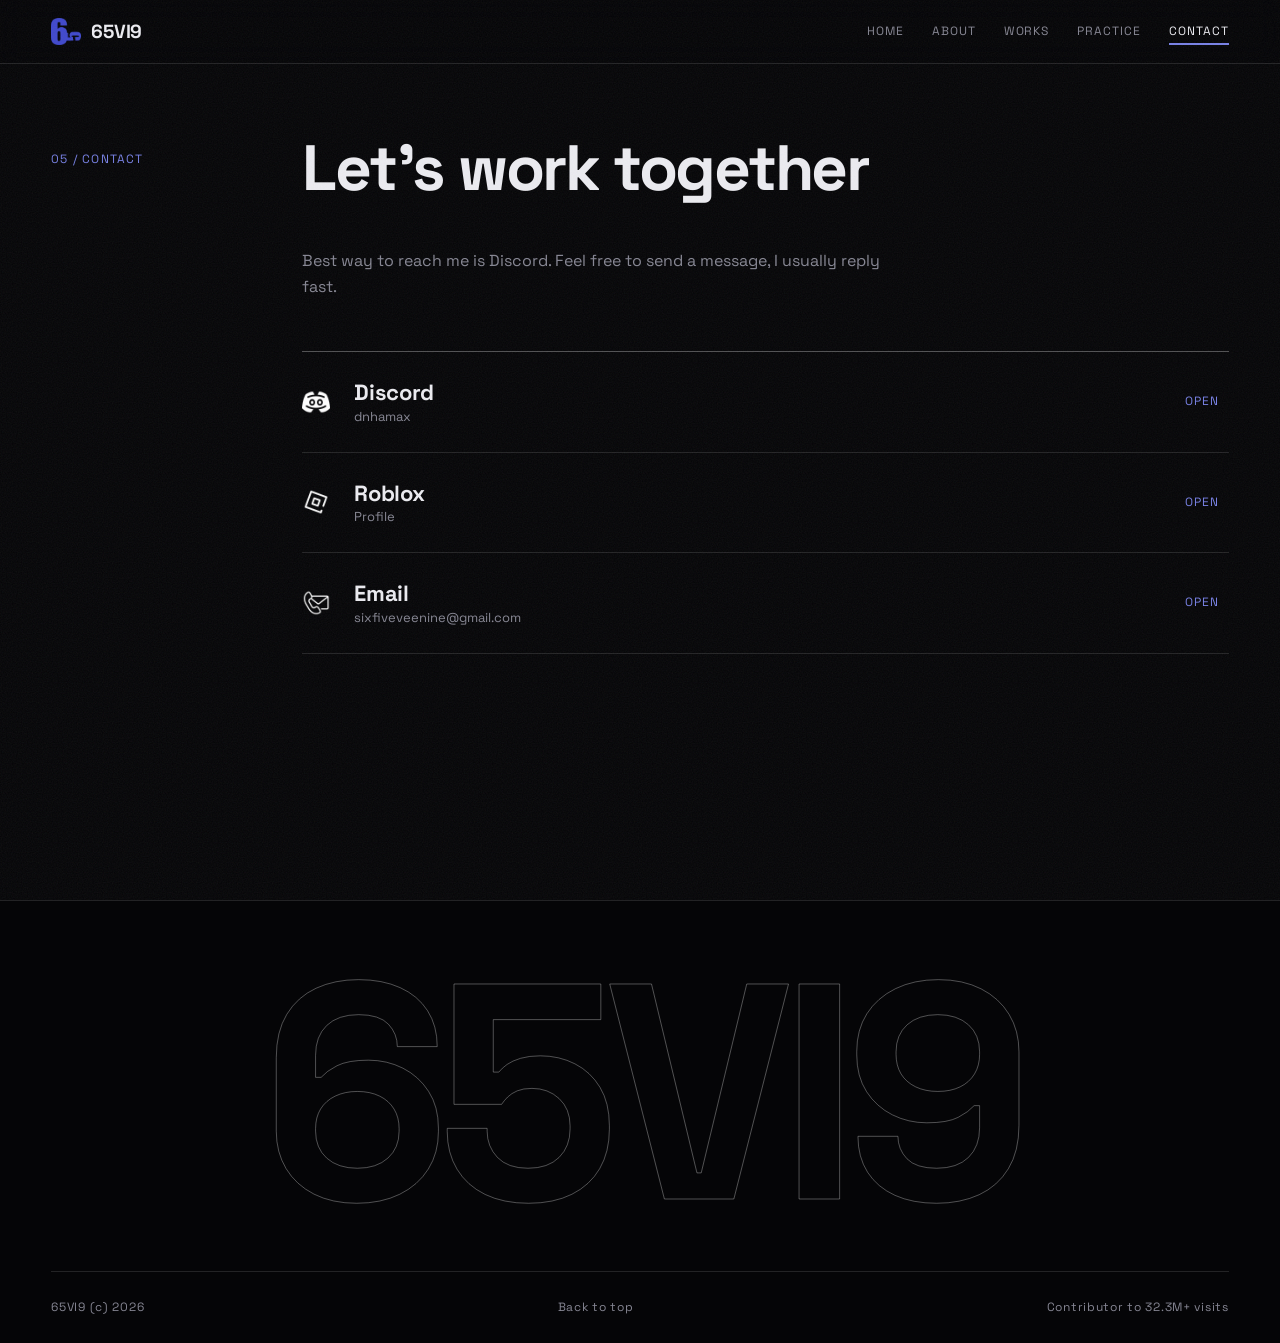
==== contact.html @ d022b040 "Add files via upload" ====
<!DOCTYPE html>
<html lang="en">
<head>
<meta charset="UTF-8">
<meta name="viewport" content="width=device-width, initial-scale=1.0">
<meta name="theme-color" content="#050507">
<link rel="icon" href="Logo.png">
<link rel="preconnect" href="https://fonts.googleapis.com">
<link rel="preconnect" href="https://fonts.gstatic.com" crossorigin>
<link rel="stylesheet" href="https://fonts.googleapis.com/css2?family=Space+Grotesk:wght@400;500;600;700&display=swap">
<link rel="stylesheet" href="style.css">
<title>Contact | 65VI9</title>
</head>
<body data-page="contact" id="top">
<main>
<section class="sec first">
<div class="secgrid">
<div class="seclabel">05 / Contact</div>
<div>
<h1 class="sectitle split">Let's work together</h1>
<p class="intro reveal">Best way to reach me is Discord. Feel free to send a message, I usually reply fast.</p>
<div class="clinks" id="clinks"></div>
</div>
</div>
</section>
</main>
<script src="config.js"></script>
<script src="site.js"></script>
<script src="fx.js"></script>
</body>
</html>
---- style.css ----
:root{--bg:#050507;--bg2:#0b0b10;--line:rgba(255,255,255,.12);--line2:rgba(255,255,255,.3);--text:#ececf1;--muted:#868693;--accent:#2a34b0;--accent-soft:#7780e6;--font:'Space Grotesk',Arial,sans-serif;--pad:4vw;--rail:200px;--ease:cubic-bezier(.16,1,.3,1)}
*{margin:0;padding:0;box-sizing:border-box}
html{scroll-padding-top:70px}
body{background:var(--bg);color:var(--text);font:400 16px/1.6 var(--font);-webkit-font-smoothing:antialiased;overflow-x:hidden}
body::after{content:'';position:fixed;inset:0;z-index:90;pointer-events:none;opacity:.07;background-image:url("data:image/svg+xml;utf8,<svg xmlns='http://www.w3.org/2000/svg' width='160' height='160'><filter id='n'><feTurbulence type='fractalNoise' baseFrequency='.8' numOctaves='2' stitchTiles='stitch'/></filter><rect width='100%' height='100%' filter='url(%23n)'/></svg>")}
::selection{background:var(--accent);color:#fff}
a{color:inherit;text-decoration:none}
:focus-visible{outline:2px solid var(--accent-soft);outline-offset:3px}
.mag{display:inline-block;transition:transform .45s var(--ease)}
.progress{position:fixed;top:0;left:0;right:0;height:2px;z-index:60;background:var(--accent-soft);transform:scaleX(0);transform-origin:left}
.top{position:sticky;top:0;z-index:50;height:64px;display:flex;justify-content:space-between;align-items:center;padding:0 var(--pad);background:rgba(5,5,7,.78);-webkit-backdrop-filter:blur(14px);backdrop-filter:blur(14px);border-bottom:1px solid var(--line)}
.mark{display:flex;align-items:center;gap:10px;font-weight:700;font-size:19px;letter-spacing:-.01em;line-height:1}
.mark img{width:30px;height:auto;display:block}
.nav{display:flex;gap:28px}
.nav a{position:relative;display:inline-block;font-size:12px;text-transform:uppercase;letter-spacing:.08em;padding:6px 0;color:var(--muted);transition:color .25s}
.rl{display:block;overflow:hidden;height:1.3em;line-height:1.3}
.rl i{display:block;font-style:normal;transition:transform .5s var(--ease)}
.rl i+i{color:var(--text)}
.nav a:hover .rl i{transform:translateY(-100%)}
.nav a::after{content:'';position:absolute;left:0;right:0;bottom:0;height:2px;background:var(--accent-soft);transform:scaleX(0);transform-origin:left;transition:transform .4s var(--ease)}
.nav a:hover,.nav a.on{color:var(--text)}
.nav a:hover::after,.nav a.on::after{transform:scaleX(1)}
.hero{position:relative;min-height:calc(100vh - 64px);display:flex;flex-direction:column;padding:44px var(--pad) 0;overflow:hidden}
.hero::before{content:'';position:absolute;inset:0;pointer-events:none;background-image:linear-gradient(rgba(255,255,255,.03) 1px,transparent 1px),linear-gradient(90deg,rgba(255,255,255,.03) 1px,transparent 1px);background-size:72px 72px;-webkit-mask-image:linear-gradient(180deg,#000,transparent 80%);mask-image:linear-gradient(180deg,#000,transparent 80%)}
.glow{position:absolute;inset:0;pointer-events:none;background:radial-gradient(620px circle at var(--gx,62%) var(--gy,32%),rgba(42,52,176,.3),transparent 62%)}
.hero>*:not(.glow){position:relative}
.herotop{display:flex;justify-content:space-between;gap:24px;flex-wrap:wrap;padding-bottom:16px;border-bottom:1px solid var(--line);font-size:12px;letter-spacing:.08em;text-transform:uppercase;color:var(--muted)}
.herotitlewrap{padding-top:5vh;will-change:transform}
.herotitle{display:inline-block;font-weight:700;font-size:clamp(80px,25vw,430px);line-height:.84;letter-spacing:-.045em;white-space:nowrap;margin-left:-.04em}
.ch{display:inline-block;overflow:hidden;vertical-align:top;padding:0 .05em .06em;margin:0 -.05em}
.ch>span{display:inline-block;transform:translateY(112%);transition:transform 1.1s var(--ease) calc(var(--i)*80ms)}
.ready .ch>span{transform:none}
.herobottom{display:grid;grid-template-columns:1fr 1.15fr;gap:var(--pad);margin-top:auto;padding-top:44px;border-top:1px solid var(--line)}
.herosub{padding-top:28px;font-size:clamp(22px,2.4vw,34px);font-weight:500;line-height:1.25;letter-spacing:-.02em;max-width:560px}
.herointro{margin-top:14px;max-width:520px;color:var(--muted);font-size:15px}
.heroactions{display:flex;gap:12px;margin:28px 0 44px;flex-wrap:wrap}
.btn{display:inline-block;font-size:12px;text-transform:uppercase;letter-spacing:.08em;padding:14px 22px;border:1px solid var(--line2);transition:background .25s,color .25s,border-color .25s,transform .45s var(--ease)}
.btn.solid{background:#fff;color:#050507;border-color:#fff}
.btn.solid:hover{background:transparent;color:#fff}
.btn.line:hover{background:#fff;color:#050507;border-color:#fff}
.stats{display:grid;grid-template-columns:1.6fr 1fr 1fr}
.stat{display:flex;flex-direction:column;justify-content:space-between;gap:10px;padding:28px 0 44px 24px;border-left:1px solid var(--line)}
.stat small{font-size:11px;letter-spacing:.1em;text-transform:uppercase;color:var(--muted);line-height:1.3}
.stat b{font-weight:700;font-size:clamp(28px,3.6vw,56px);line-height:1;letter-spacing:-.035em;white-space:nowrap}
.sec{padding:100px var(--pad);border-top:1px solid var(--line)}
.sec.first{padding-top:72px;border-top:none;min-height:calc(100vh - 64px)}
.secgrid{display:grid;grid-template-columns:var(--rail) 1fr;gap:var(--pad)}
.seclabel{font-size:12px;text-transform:uppercase;letter-spacing:.1em;color:var(--accent-soft);padding-top:14px}
.sectitle{font-weight:700;font-size:clamp(34px,5vw,74px);line-height:1;letter-spacing:-.035em;margin-bottom:48px}
.w{display:inline-block;overflow:hidden;vertical-align:top;padding-bottom:.12em;margin-bottom:-.12em}
.w>span{display:inline-block;transform:translateY(110%);transition:transform .95s var(--ease) calc(var(--i)*70ms)}
.split.in .w>span{transform:none}
.js .reveal{opacity:0;transform:translateY(26px);transition:opacity .9s var(--ease) var(--d,0ms),transform .9s var(--ease) var(--d,0ms)}
.js .reveal.in{opacity:1;transform:none}
.lead{font-size:clamp(22px,2.5vw,34px);line-height:1.38;font-weight:500;letter-spacing:-.015em;max-width:880px;color:#cfcfd8}
.lead b{font-weight:700;color:#fff;background:linear-gradient(var(--accent),var(--accent)) 0 94%/0 .16em no-repeat;transition:background-size 1.1s var(--ease) .4s}
.lead.in b{background-size:100% .16em}
.intro{margin-top:24px;max-width:600px;color:var(--muted)}
.lead+.btn{margin-top:36px}
.idxlist{border-top:1px solid var(--line2)}
.idx{display:grid;grid-template-columns:60px 1fr auto 60px;align-items:center;gap:20px;padding:30px 0;border-bottom:1px solid var(--line);transition:padding-left .45s var(--ease),opacity .3s}
.idxlist:hover .idx:not(:hover){opacity:.3}
.idx:hover{padding-left:18px}
.idxnum{font-size:12px;letter-spacing:.06em;color:var(--accent-soft)}
.idxname{font-size:clamp(24px,4vw,56px);font-weight:700;letter-spacing:-.035em;line-height:1.05}
.idxtag,.idxgo{font-size:12px;text-transform:uppercase;letter-spacing:.08em;color:var(--muted)}
.idxgo{text-align:right}
.peek{position:fixed;left:0;top:0;width:320px;aspect-ratio:1088/614;z-index:40;pointer-events:none;opacity:0;object-fit:cover;background:#000;border:1px solid var(--line2);transition:opacity .3s}
.peek.on{opacity:1}
.biglink{position:relative;display:block;width:fit-content;font-size:clamp(44px,10vw,170px);font-weight:700;letter-spacing:-.05em;line-height:.95;color:transparent;-webkit-text-stroke:1px var(--line2);padding:0 .04em .08em}
.biglink::before{content:attr(data-text);position:absolute;left:.04em;top:0;white-space:nowrap;color:var(--text);-webkit-text-stroke:0;clip-path:inset(0 100% 0 0);transition:clip-path .8s var(--ease)}
.biglink:hover::before{clip-path:inset(0)}
.work{display:flex;flex-direction:column;gap:90px;margin-top:56px}
.piecehead{display:flex;justify-content:space-between;align-items:baseline;gap:20px;padding-bottom:12px;margin-bottom:18px;border-bottom:1px solid var(--line2)}
.piecename{display:flex;align-items:baseline;gap:16px;font-weight:700;font-size:clamp(20px,2.2vw,30px);letter-spacing:-.02em;line-height:1.15}
.piecenum{font-weight:400;font-size:12px;color:var(--accent-soft);letter-spacing:.06em}
.piecemeta{font-size:12px;color:var(--muted);text-transform:uppercase;letter-spacing:.08em;white-space:nowrap}
.js .piecemedia{clip-path:inset(0 0 100% 0);transition:clip-path 1.3s var(--ease) .1s}
.js .piece.in .piecemedia{clip-path:inset(0)}
.piecevideo{display:block;width:100%;aspect-ratio:1088/614;background:#000;border:1px solid var(--line)}
.piecedesc{margin-top:16px;max-width:660px;color:var(--muted)}
.skillhead{display:flex;justify-content:space-between;align-items:flex-start}
.skillhead img{width:34px;height:34px;object-fit:contain;filter:brightness(0) invert(1);opacity:.85;transition:transform .5s var(--ease)}
.skill:hover .skillhead img{transform:rotate(-8deg) scale(1.15)}
.skills{display:grid;grid-template-columns:repeat(2,1fr);border-top:2px solid var(--line2)}
.skill{padding:26px 28px 28px;transition:background .3s}
.skill{border-bottom:1px solid var(--line)}
.skill:nth-child(even){border-left:1px solid var(--line)}
.skillnum{font-size:12px;color:var(--accent-soft);letter-spacing:.06em}
.skilltitle{font-weight:700;font-size:26px;letter-spacing:-.025em;margin:34px 0 10px;line-height:1.1}
.skilldesc{color:var(--muted);font-size:15px}
.spot{position:relative;overflow:hidden}
.spot::before{content:'';position:absolute;inset:0;pointer-events:none;opacity:0;transition:opacity .4s;background:radial-gradient(380px circle at var(--mx,50%) var(--my,50%),rgba(42,52,176,.3),transparent 70%)}
.spot:hover::before{opacity:1}
.spot>*{position:relative}
.clinks{margin-top:52px;border-top:1px solid var(--line2)}
.clink{display:grid;grid-template-columns:30px 1fr auto;align-items:center;gap:22px;padding:26px 0;border-bottom:1px solid var(--line);transition:padding-left .35s var(--ease)}
.clink:hover{padding-left:16px}
.clink img{width:28px;height:28px;object-fit:contain;filter:brightness(0) invert(1)}
.clinkname{display:flex;flex-direction:column;line-height:1.3}
.clinkname b{font-weight:700;font-size:22px;letter-spacing:-.015em}
.clinkname small{font-size:13px;color:var(--muted);margin-top:2px}
.clinkgo{font-size:12px;text-transform:uppercase;letter-spacing:.08em;color:var(--accent-soft);padding-right:10px}
.foot{padding:70px var(--pad) 26px;border-top:1px solid var(--line);overflow:hidden}
.footrow{display:flex;justify-content:space-between;align-items:center;gap:20px;flex-wrap:wrap;padding-top:26px;border-top:1px solid var(--line);font-size:12px;letter-spacing:.06em;color:var(--muted)}
.foot a:hover{color:var(--text)}
.curtain{position:fixed;inset:0;z-index:100;background:#030305;display:flex;align-items:flex-end;justify-content:space-between;padding:4vw;pointer-events:none}
.curtainname{font-size:12px;letter-spacing:.14em;text-transform:uppercase;color:var(--muted)}
.curtaincount{font-size:clamp(60px,14vw,200px);font-weight:700;letter-spacing:-.05em;line-height:.8}
.ring{position:fixed;left:0;top:0;width:38px;height:38px;margin:-19px 0 0 -19px;border:1px solid rgba(255,255,255,.7);border-radius:50%;z-index:95;pointer-events:none;mix-blend-mode:difference;opacity:0;transition:width .35s var(--ease),height .35s var(--ease),margin .35s var(--ease),background .3s,opacity .3s}
.ring.on{opacity:1}
.ring.big{width:76px;height:76px;margin:-38px 0 0 -38px;background:#fff}
.ring.hide{opacity:0}
.hero .orb{position:absolute;border-radius:50%;filter:blur(90px);pointer-events:none;opacity:.55}
.orb.o1{width:34vw;height:34vw;left:-8vw;top:10%;background:#1a2290;animation:float1 16s ease-in-out infinite alternate}
.orb.o2{width:26vw;height:26vw;right:-6vw;bottom:8%;background:#2a1a78;animation:float2 19s ease-in-out infinite alternate}
@keyframes float1{to{transform:translate(9vw,8vh) scale(1.15)}}
@keyframes float2{to{transform:translate(-8vw,-9vh) scale(1.2)}}
.live{display:inline-block;width:7px;height:7px;margin-right:10px;border-radius:50%;background:var(--accent-soft);box-shadow:0 0 0 0 rgba(119,128,230,.6);animation:pulse 2s infinite}
@keyframes pulse{70%{box-shadow:0 0 0 9px rgba(119,128,230,0)}100%{box-shadow:0 0 0 0 rgba(119,128,230,0)}}
.ribbon{overflow:hidden;white-space:nowrap;border-top:1px solid var(--line);background:var(--bg2)}
.ribbon+.ribbon{border-bottom:1px solid var(--line);background:var(--bg)}
.rtrack{display:inline-flex;align-items:center;will-change:transform}
.ritem{display:flex;align-items:center;gap:22px;padding:34px 0}
.ritem img{width:44px;height:44px;object-fit:contain;filter:brightness(0) invert(1)}
.ritem b{display:block;font-size:clamp(30px,4.2vw,60px);font-weight:700;letter-spacing:-.035em;line-height:1}
.ritem small{display:block;margin-top:8px;font-size:13px;letter-spacing:.06em;text-transform:uppercase;color:var(--muted)}
.rdot{display:block;width:10px;height:10px;margin:0 56px;border:1px solid var(--accent-soft);transform:rotate(45deg);flex:none}
.rword{padding:14px 34px;font-size:clamp(50px,9vw,140px);font-weight:700;letter-spacing:-.045em;line-height:1;color:transparent;-webkit-text-stroke:1px var(--line2)}
.motto{padding:18vh var(--pad);border-bottom:1px solid var(--line)}
.mottotext{max-width:1200px;margin:0 auto;font-size:clamp(38px,7.4vw,118px);font-weight:700;line-height:1.02;letter-spacing:-.045em;text-align:center}
.mw{opacity:.16}
.ctawrap{position:relative;display:flex;align-items:center;justify-content:space-between;gap:var(--pad)}
.badge{position:relative;flex:none;width:clamp(120px,15vw,210px);aspect-ratio:1;will-change:transform}
.badge svg{position:absolute;inset:0;width:100%;height:100%;overflow:visible}
.badge text{fill:var(--muted);font-size:11.5px;font-weight:600;letter-spacing:.1em}
.badge img{position:absolute;left:50%;top:50%;width:34%;height:auto;transform:translate(-50%,-50%) rotate(0deg)}
.chips{display:flex;gap:10px;flex-wrap:wrap;margin-top:36px}
.chip{font:inherit;font-size:12px;text-transform:uppercase;letter-spacing:.08em;padding:10px 18px;color:var(--muted);background:transparent;border:1px solid var(--line2);cursor:pointer;transition:background .25s,color .25s,border-color .25s,transform .45s var(--ease)}
.chip:hover{color:var(--text);border-color:var(--text)}
.chip.on{background:#fff;border-color:#fff;color:#050507}
.chips+.work{margin-top:48px}
.footbig{position:relative;width:fit-content;max-width:100%;margin:0 auto 54px;font-size:clamp(90px,24vw,420px);font-weight:700;line-height:.8;letter-spacing:-.05em;color:transparent;-webkit-text-stroke:1px var(--line2);white-space:nowrap;cursor:default}
.footbig::before{content:attr(data-text);position:absolute;inset:0;color:var(--text);-webkit-text-stroke:0;-webkit-mask-image:radial-gradient(260px circle at var(--mx,-300px) var(--my,-300px),#000,transparent 70%);mask-image:radial-gradient(260px circle at var(--mx,-300px) var(--my,-300px),#000,transparent 70%)}
.js .reveal.in.tilt{transition:opacity .9s var(--ease),transform .3s var(--ease)}
.curtainbar{position:absolute;left:4vw;right:4vw;bottom:calc(4vw + clamp(60px,14vw,200px) + 18px);height:1px;background:var(--accent-soft);transform:scaleX(0);transform-origin:left}
.ring span{position:absolute;inset:0;display:flex;align-items:center;justify-content:center;font-size:12px;font-weight:600;letter-spacing:.1em;text-transform:uppercase}
.ring.label{width:92px;height:92px;margin:-46px 0 0 -46px;background:#fff;border-color:#fff;mix-blend-mode:normal;color:#050507}
@media(hover:none),(pointer:coarse){.ring,.peek{display:none}}
@media(max-width:860px){
:root{--rail:110px}
.secgrid{grid-template-columns:1fr;gap:10px}
.seclabel{padding-top:0}
.sec{padding:72px var(--pad)}
.sec.first{padding-top:48px}
.herobottom{grid-template-columns:1fr;gap:0}
.stats{border-top:1px solid var(--line)}
.stat:first-child{border-left:none;padding-left:0}
.skills{grid-template-columns:1fr}
.skill:nth-child(even){border-left:none}
.badge{display:none}
.ritem{padding:26px 0}
.rdot{margin:0 34px}
.nav{gap:16px}
.idx{grid-template-columns:36px 1fr;gap:12px}
.idxtag,.idxgo{display:none}
}
@media(max-width:520px){
.mark b{display:none}
.nav{gap:13px}
.nav a{font-size:11px}
.stat{padding:22px 0 34px 14px}
.stat small{font-size:10px}
.piecehead{flex-direction:column;gap:6px}
.clink{gap:16px}
.clinkgo{display:none}
.clinkname b{font-size:19px}
}
@media(prefers-reduced-motion:reduce){
*{animation:none!important;transition:none!important}
.js .reveal,.js .piecemedia{opacity:1;transform:none;clip-path:none}
.ch>span,.w>span{transform:none}
.mw{opacity:1!important}
}
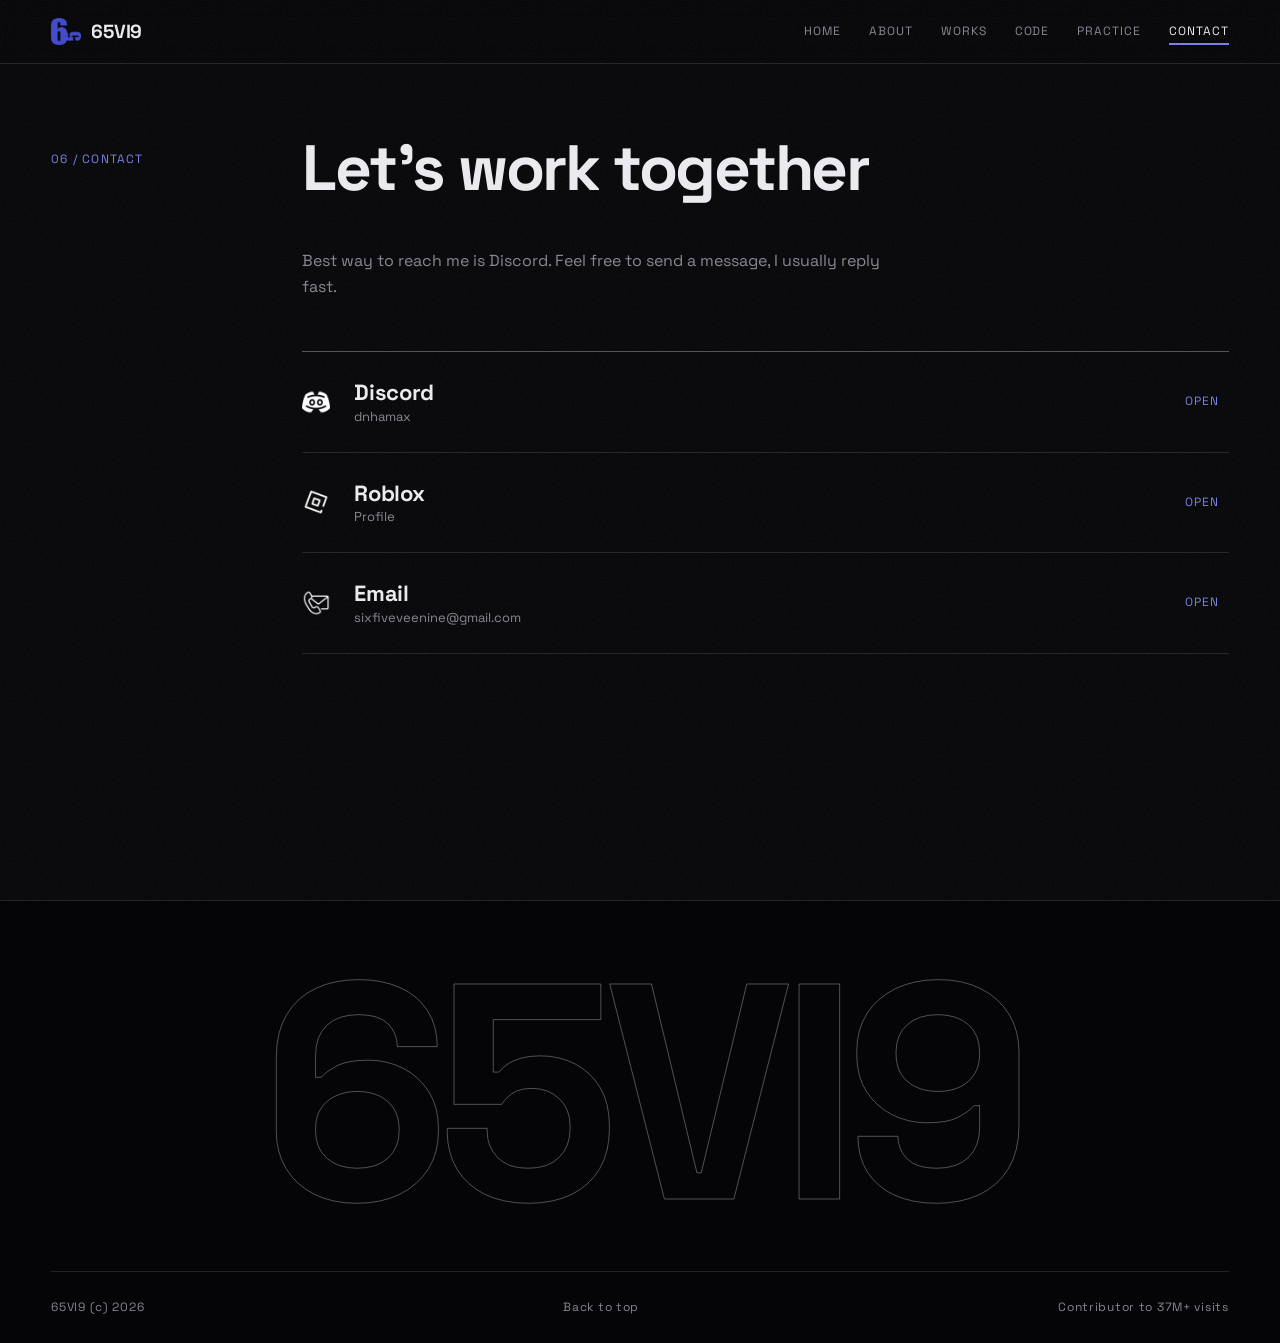
==== commit 3ef56119: "Update contact.html" ====
--- a/contact.html
+++ b/contact.html
@@ -15,7 +15,7 @@
 <main>
 <section class="sec first">
 <div class="secgrid">
-<div class="seclabel">05 / Contact</div>
+<div class="seclabel">06 / Contact</div>
 <div>
 <h1 class="sectitle split">Let's work together</h1>
 <p class="intro reveal">Best way to reach me is Discord. Feel free to send a message, I usually reply fast.</p>
--- a/style.css
+++ b/style.css
@@ -70,7 +70,15 @@
 .biglink{position:relative;display:block;width:fit-content;font-size:clamp(44px,10vw,170px);font-weight:700;letter-spacing:-.05em;line-height:.95;color:transparent;-webkit-text-stroke:1px var(--line2);padding:0 .04em .08em}
 .biglink::before{content:attr(data-text);position:absolute;left:.04em;top:0;white-space:nowrap;color:var(--text);-webkit-text-stroke:0;clip-path:inset(0 100% 0 0);transition:clip-path .8s var(--ease)}
 .biglink:hover::before{clip-path:inset(0)}
-.work{display:flex;flex-direction:column;gap:90px;margin-top:56px}
+.work{display:flex;flex-direction:column;gap:90px;margin-top:48px}
+.workgroup{scroll-margin-top:90px}
+.workgroup+.workgroup{margin-top:140px;padding-top:56px;border-top:1px solid var(--line2)}
+#reels{margin-top:64px}
+.grouphead{display:flex;align-items:baseline;gap:20px}
+.groupnum{font-size:12px;letter-spacing:.06em;color:var(--accent-soft)}
+.grouptitle{font-weight:700;font-size:clamp(30px,4vw,56px);line-height:1;letter-spacing:-.035em}
+.groupcount{margin-left:auto;font-size:12px;text-transform:uppercase;letter-spacing:.08em;color:var(--muted)}
+.groupintro{margin-top:18px;max-width:600px;color:var(--muted)}
 .piecehead{display:flex;justify-content:space-between;align-items:baseline;gap:20px;padding-bottom:12px;margin-bottom:18px;border-bottom:1px solid var(--line2)}
 .piecename{display:flex;align-items:baseline;gap:16px;font-weight:700;font-size:clamp(20px,2.2vw,30px);letter-spacing:-.02em;line-height:1.15}
 .piecenum{font-weight:400;font-size:12px;color:var(--accent-soft);letter-spacing:.06em}
@@ -135,11 +143,6 @@
 .badge svg{position:absolute;inset:0;width:100%;height:100%;overflow:visible}
 .badge text{fill:var(--muted);font-size:11.5px;font-weight:600;letter-spacing:.1em}
 .badge img{position:absolute;left:50%;top:50%;width:34%;height:auto;transform:translate(-50%,-50%) rotate(0deg)}
-.chips{display:flex;gap:10px;flex-wrap:wrap;margin-top:36px}
-.chip{font:inherit;font-size:12px;text-transform:uppercase;letter-spacing:.08em;padding:10px 18px;color:var(--muted);background:transparent;border:1px solid var(--line2);cursor:pointer;transition:background .25s,color .25s,border-color .25s,transform .45s var(--ease)}
-.chip:hover{color:var(--text);border-color:var(--text)}
-.chip.on{background:#fff;border-color:#fff;color:#050507}
-.chips+.work{margin-top:48px}
 .footbig{position:relative;width:fit-content;max-width:100%;margin:0 auto 54px;font-size:clamp(90px,24vw,420px);font-weight:700;line-height:.8;letter-spacing:-.05em;color:transparent;-webkit-text-stroke:1px var(--line2);white-space:nowrap;cursor:default}
 .footbig::before{content:attr(data-text);position:absolute;inset:0;color:var(--text);-webkit-text-stroke:0;-webkit-mask-image:radial-gradient(260px circle at var(--mx,-300px) var(--my,-300px),#000,transparent 70%);mask-image:radial-gradient(260px circle at var(--mx,-300px) var(--my,-300px),#000,transparent 70%)}
 .js .reveal.in.tilt{transition:opacity .9s var(--ease),transform .3s var(--ease)}
@@ -182,3 +185,25 @@
 .ch>span,.w>span{transform:none}
 .mw{opacity:1!important}
 }
+.codepoints{display:flex;flex-wrap:wrap;gap:8px;margin-top:18px;list-style:none}
+.codepoints li{font-size:12px;letter-spacing:.04em;padding:6px 12px;border:1px solid var(--line2)}
+.codeneeds{margin-top:14px;max-width:660px;font-size:13px;color:var(--muted)}
+.codebox{position:relative;margin-top:22px;border:1px solid var(--line);background:var(--bg2)}
+.codebar{display:flex;align-items:center;gap:16px;padding:10px 16px;border-bottom:1px solid var(--line);font-size:12px;letter-spacing:.08em;text-transform:uppercase;color:var(--muted)}
+.codebar span:first-child{color:var(--text)}
+.codebar span:nth-child(2){margin-left:auto}
+.codecopy,.codemore{font:inherit;font-size:12px;text-transform:uppercase;letter-spacing:.08em;color:var(--text);background:none;border:1px solid var(--line2);padding:6px 14px;cursor:pointer;transition:background .25s,color .25s}
+.codecopy:hover,.codemore:hover{background:#fff;color:#050507}
+.codemore{display:block;width:100%;border:none;border-top:1px solid var(--line);padding:14px}
+.codepre{margin:0;padding:18px 0;overflow-x:auto;font:400 13px/1.65 ui-monospace,SFMono-Regular,Menlo,Consolas,monospace;tab-size:4;counter-reset:ln}
+.cl{display:block;counter-increment:ln;padding-right:20px;white-space:pre;min-height:1.65em}
+.cl::before{content:counter(ln);display:inline-block;width:54px;padding-right:18px;text-align:right;color:rgba(255,255,255,.25)}
+.codebox.fold .codepre{max-height:440px;overflow:hidden}
+.codebox.fold::after{content:'';position:absolute;left:0;right:0;bottom:48px;height:110px;pointer-events:none;background:linear-gradient(transparent,var(--bg2))}
+.tk-k{color:var(--accent-soft)}
+.tk-s{color:#8fd4b0}
+.tk-n{color:#e6b673}
+.tk-f{color:#fff}
+@media(max-width:520px){.cl::before{width:38px;padding-right:12px}.codebar{gap:10px;padding:10px 12px}}
+.secgrid>*{min-width:0}
+.codebox{max-width:100%}
